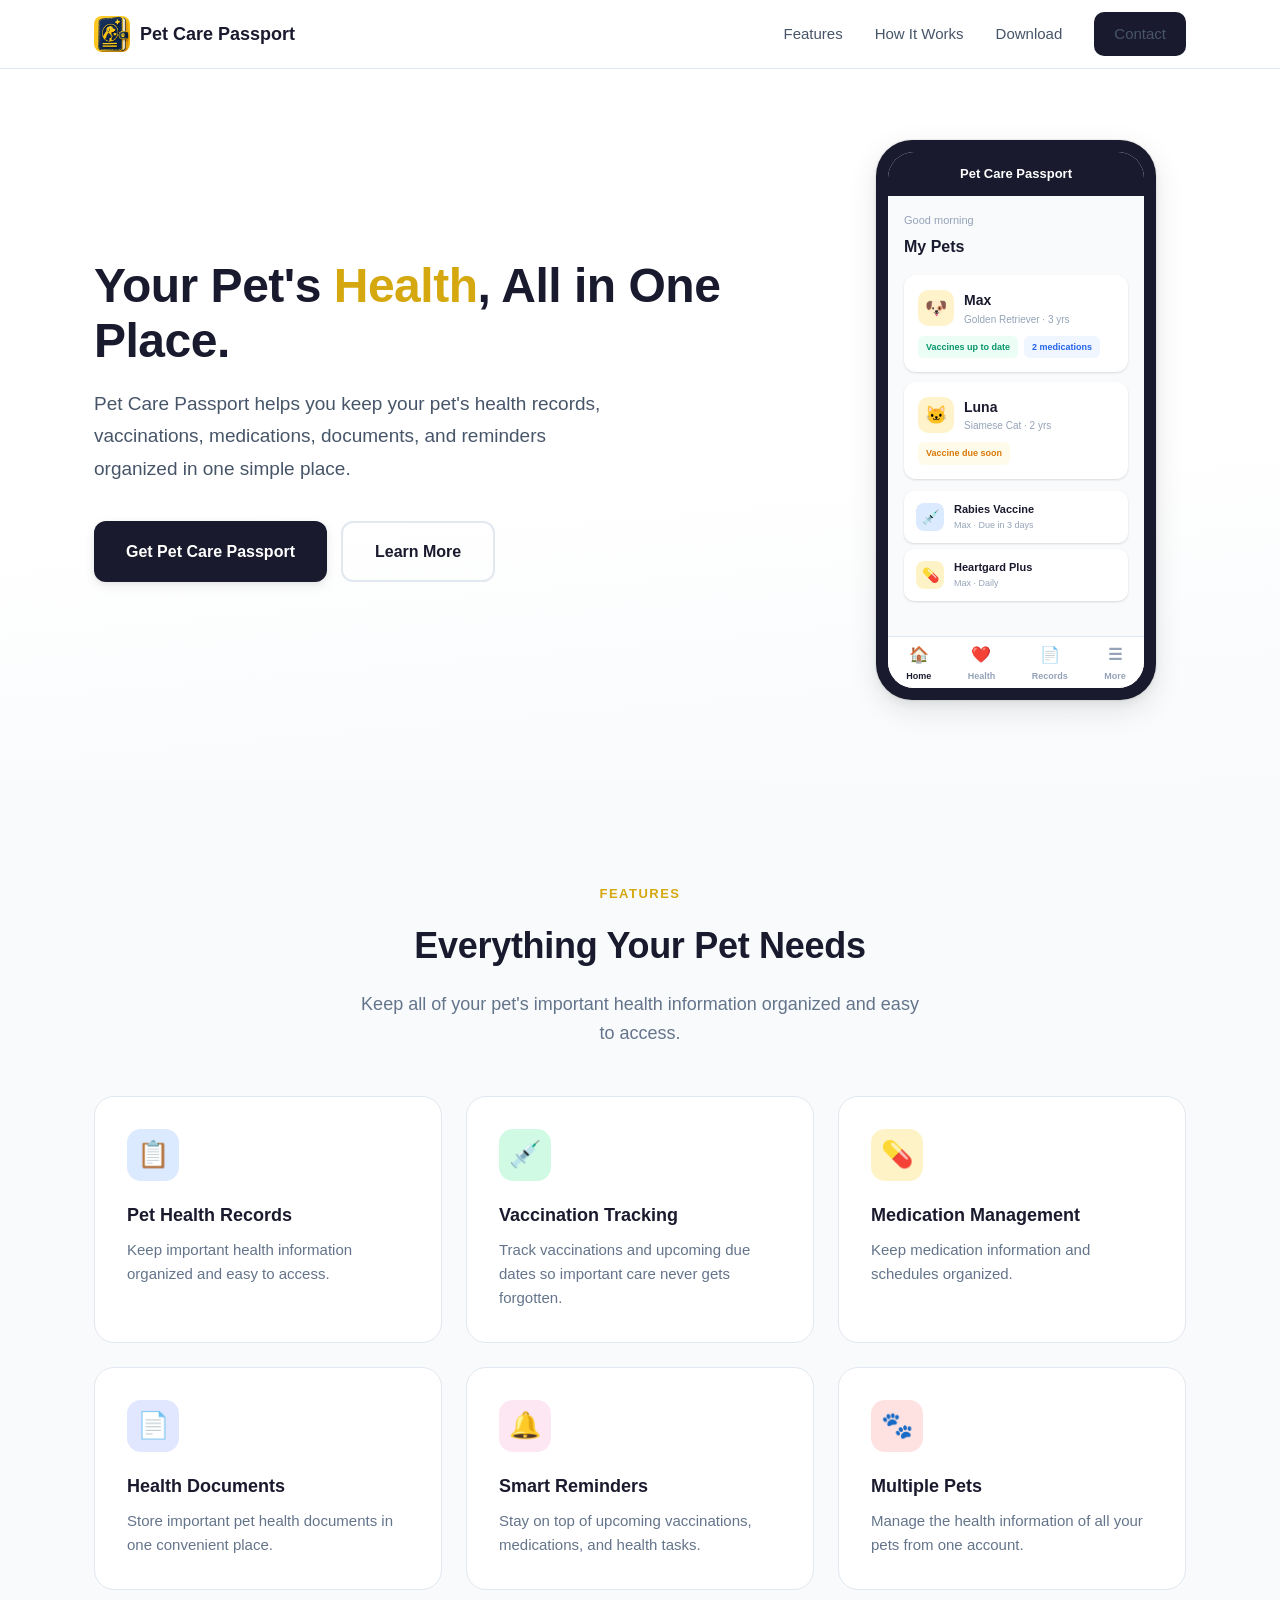
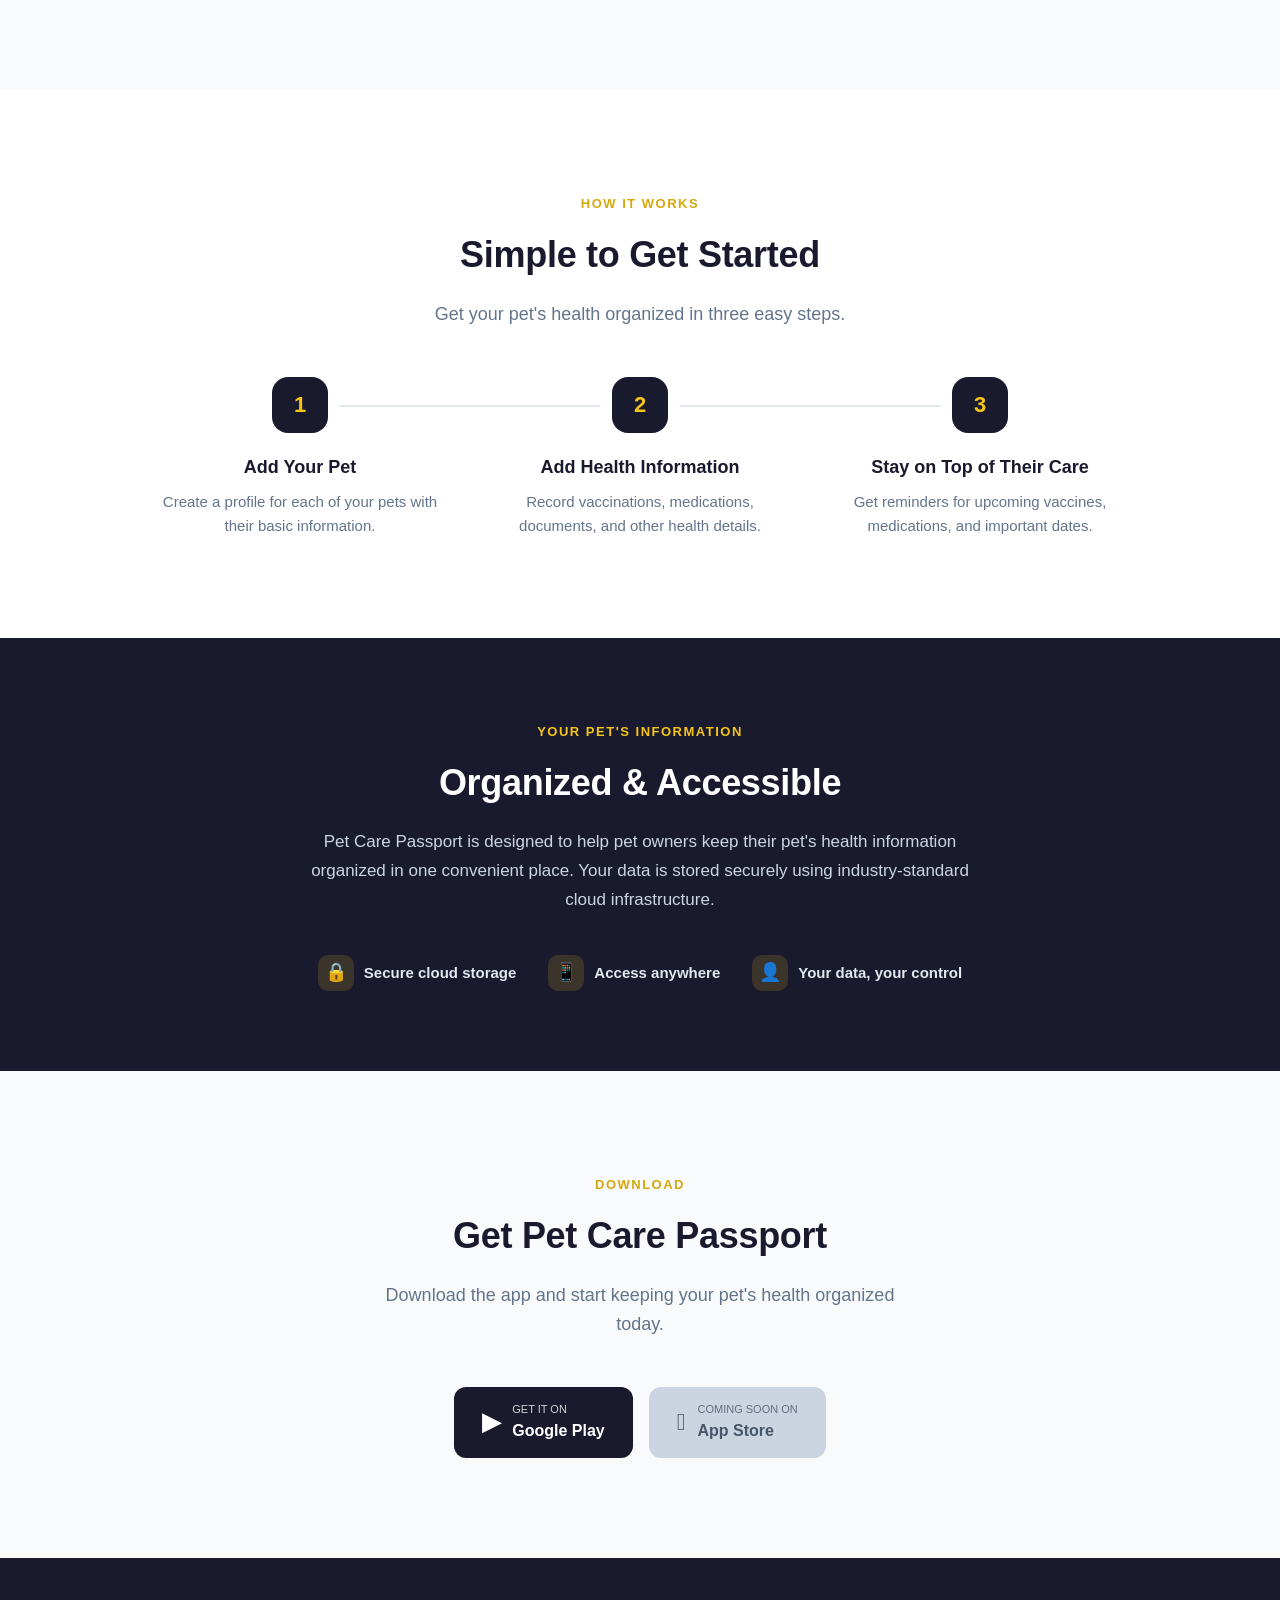
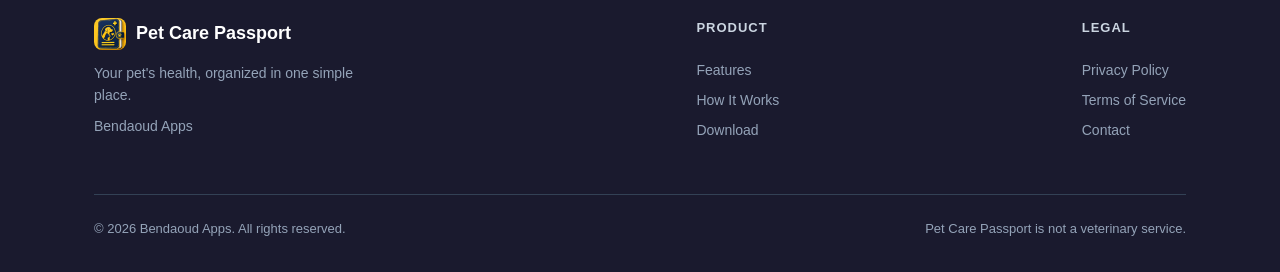
==== index.html @ 18e83c1d "Initial Pet Care Passport website Co-Authored-By: Claude Opus 4.6 <noreply@anthropic.com>" ====
<!DOCTYPE html>
<html lang="en">
<head>
  <meta charset="UTF-8">
  <meta name="viewport" content="width=device-width, initial-scale=1.0">
  <title>Pet Care Passport | Pet Health Records &amp; Reminders</title>
  <meta name="description" content="Pet Care Passport helps pet owners manage health records, vaccinations, medications, documents, and reminders for their pets.">
  <meta name="robots" content="index, follow">
  <link rel="canonical" href="https://petcarepassport.app/">
  <meta property="og:type" content="website">
  <meta property="og:url" content="https://petcarepassport.app/">
  <meta property="og:title" content="Pet Care Passport | Pet Health Records &amp; Reminders">
  <meta property="og:description" content="Pet Care Passport helps pet owners manage health records, vaccinations, medications, documents, and reminders for their pets.">
  <meta property="og:image" content="https://petcarepassport.app/img/logo.png">
  <meta name="twitter:card" content="summary">
  <meta name="twitter:title" content="Pet Care Passport | Pet Health Records &amp; Reminders">
  <meta name="twitter:description" content="Pet Care Passport helps pet owners manage health records, vaccinations, medications, documents, and reminders for their pets.">
  <link rel="icon" type="image/png" href="/img/favicon.png">
  <link rel="stylesheet" href="/css/style.css">
</head>
<body>

  <!-- Nav -->
  <nav class="nav" role="navigation" aria-label="Main navigation">
    <div class="container nav-inner">
      <a href="/" class="nav-brand" aria-label="Pet Care Passport home">
        <img src="/img/logo.png" alt="" width="36" height="36">
        Pet Care Passport
      </a>
      <button class="nav-toggle" aria-label="Toggle menu" aria-expanded="false" onclick="toggleMenu()">
        <span></span><span></span><span></span>
      </button>
      <div class="nav-links" id="navLinks">
        <a href="/#features">Features</a>
        <a href="/#how-it-works">How It Works</a>
        <a href="/#download">Download</a>
        <a href="/contact/" class="nav-cta">Contact</a>
      </div>
    </div>
  </nav>

  <!-- Hero -->
  <section class="hero">
    <div class="container hero-inner">
      <div class="hero-text">
        <h1>Your Pet's <span class="accent">Health</span>, All in One Place.</h1>
        <p>Pet Care Passport helps you keep your pet's health records, vaccinations, medications, documents, and reminders organized in one simple place.</p>
        <div class="hero-actions">
          <a href="#download" class="btn-primary">Get Pet Care Passport</a>
          <a href="#features" class="btn-secondary">Learn More</a>
        </div>
      </div>
      <div class="hero-visual" aria-hidden="true">
        <div class="app-mockup">
          <div class="app-mockup-inner">
            <div class="mockup-status">Pet Care Passport</div>
            <div class="mockup-body">
              <div class="mockup-greeting">Good morning</div>
              <div class="mockup-title">My Pets</div>
              <div class="mockup-card">
                <div class="mockup-card-header">
                  <div class="mockup-pet-avatar">&#128054;</div>
                  <div>
                    <div class="mockup-pet-name">Max</div>
                    <div class="mockup-pet-meta">Golden Retriever &middot; 3 yrs</div>
                  </div>
                </div>
                <div class="mockup-tags">
                  <span class="mockup-tag green">Vaccines up to date</span>
                  <span class="mockup-tag blue">2 medications</span>
                </div>
              </div>
              <div class="mockup-card">
                <div class="mockup-card-header">
                  <div class="mockup-pet-avatar">&#128049;</div>
                  <div>
                    <div class="mockup-pet-name">Luna</div>
                    <div class="mockup-pet-meta">Siamese Cat &middot; 2 yrs</div>
                  </div>
                </div>
                <div class="mockup-tags">
                  <span class="mockup-tag amber">Vaccine due soon</span>
                </div>
              </div>
              <div style="margin-top:12px">
                <div class="mockup-reminder">
                  <div class="mockup-reminder-icon vacc">&#128137;</div>
                  <div>
                    <div class="mockup-reminder-text">Rabies Vaccine</div>
                    <div class="mockup-reminder-sub">Max &middot; Due in 3 days</div>
                  </div>
                </div>
                <div class="mockup-reminder">
                  <div class="mockup-reminder-icon med">&#128138;</div>
                  <div>
                    <div class="mockup-reminder-text">Heartgard Plus</div>
                    <div class="mockup-reminder-sub">Max &middot; Daily</div>
                  </div>
                </div>
              </div>
            </div>
            <div class="mockup-tab-bar">
              <div class="mockup-tab active"><span class="mockup-tab-icon">&#127968;</span> Home</div>
              <div class="mockup-tab"><span class="mockup-tab-icon">&#10084;&#65039;</span> Health</div>
              <div class="mockup-tab"><span class="mockup-tab-icon">&#128196;</span> Records</div>
              <div class="mockup-tab"><span class="mockup-tab-icon">&#9776;</span> More</div>
            </div>
          </div>
        </div>
      </div>
    </div>
  </section>

  <!-- Features -->
  <section class="features" id="features">
    <div class="container">
      <div class="section-header">
        <span class="section-label">Features</span>
        <h2 class="section-title">Everything Your Pet Needs</h2>
        <p class="section-subtitle">Keep all of your pet's important health information organized and easy to access.</p>
      </div>
      <div class="features-grid">
        <div class="feature-card">
          <div class="feature-icon records">&#128203;</div>
          <h3>Pet Health Records</h3>
          <p>Keep important health information organized and easy to access.</p>
        </div>
        <div class="feature-card">
          <div class="feature-icon vaccines">&#128137;</div>
          <h3>Vaccination Tracking</h3>
          <p>Track vaccinations and upcoming due dates so important care never gets forgotten.</p>
        </div>
        <div class="feature-card">
          <div class="feature-icon meds">&#128138;</div>
          <h3>Medication Management</h3>
          <p>Keep medication information and schedules organized.</p>
        </div>
        <div class="feature-card">
          <div class="feature-icon docs">&#128196;</div>
          <h3>Health Documents</h3>
          <p>Store important pet health documents in one convenient place.</p>
        </div>
        <div class="feature-card">
          <div class="feature-icon reminders">&#128276;</div>
          <h3>Smart Reminders</h3>
          <p>Stay on top of upcoming vaccinations, medications, and health tasks.</p>
        </div>
        <div class="feature-card">
          <div class="feature-icon pets">&#128062;</div>
          <h3>Multiple Pets</h3>
          <p>Manage the health information of all your pets from one account.</p>
        </div>
      </div>
    </div>
  </section>

  <!-- How It Works -->
  <section class="how-it-works" id="how-it-works">
    <div class="container">
      <div class="section-header">
        <span class="section-label">How It Works</span>
        <h2 class="section-title">Simple to Get Started</h2>
        <p class="section-subtitle">Get your pet's health organized in three easy steps.</p>
      </div>
      <div class="steps">
        <div class="step">
          <div class="step-number">1</div>
          <h3>Add Your Pet</h3>
          <p>Create a profile for each of your pets with their basic information.</p>
          <div class="step-connector"></div>
        </div>
        <div class="step">
          <div class="step-number">2</div>
          <h3>Add Health Information</h3>
          <p>Record vaccinations, medications, documents, and other health details.</p>
          <div class="step-connector"></div>
        </div>
        <div class="step">
          <div class="step-number">3</div>
          <h3>Stay on Top of Their Care</h3>
          <p>Get reminders for upcoming vaccines, medications, and important dates.</p>
        </div>
      </div>
    </div>
  </section>

  <!-- Trust -->
  <section class="trust">
    <div class="container">
      <div class="trust-inner">
        <span class="section-label">Your Pet's Information</span>
        <h2 class="section-title">Organized &amp; Accessible</h2>
        <p>Pet Care Passport is designed to help pet owners keep their pet's health information organized in one convenient place. Your data is stored securely using industry-standard cloud infrastructure.</p>
        <div class="trust-points">
          <div class="trust-point">
            <div class="trust-point-icon">&#128274;</div>
            Secure cloud storage
          </div>
          <div class="trust-point">
            <div class="trust-point-icon">&#128241;</div>
            Access anywhere
          </div>
          <div class="trust-point">
            <div class="trust-point-icon">&#128100;</div>
            Your data, your control
          </div>
        </div>
      </div>
    </div>
  </section>

  <!-- Download -->
  <section class="download" id="download">
    <div class="container download-inner">
      <span class="section-label">Download</span>
      <h2 class="section-title">Get Pet Care Passport</h2>
      <p class="section-subtitle" style="margin-left:auto;margin-right:auto;">Download the app and start keeping your pet's health organized today.</p>
      <div class="download-buttons">
        <a href="https://play.google.com/store/apps/details?id=com.bendaoud.petcarepassport" class="store-btn" id="googlePlayBtn" target="_blank" rel="noopener noreferrer">
          <span class="store-btn-icon">&#9654;</span>
          <span class="store-btn-text">
            <span class="store-btn-label">GET IT ON</span>
            <span class="store-btn-name">Google Play</span>
          </span>
        </a>
        <span class="store-btn coming-soon" aria-label="iOS app coming soon">
          <span class="store-btn-icon">&#63743;</span>
          <span class="store-btn-text">
            <span class="store-btn-label">COMING SOON ON</span>
            <span class="store-btn-name">App Store</span>
          </span>
        </span>
      </div>
    </div>
  </section>

  <!-- Footer -->
  <footer class="footer">
    <div class="container">
      <div class="footer-inner">
        <div class="footer-brand">
          <div class="footer-brand-name">
            <img src="/img/logo.png" alt="" width="32" height="32">
            Pet Care Passport
          </div>
          <p>Your pet's health, organized in one simple place.</p>
          <p style="margin-top:8px;">Bendaoud Apps</p>
        </div>
        <div class="footer-links">
          <h4>Product</h4>
          <a href="/#features">Features</a>
          <a href="/#how-it-works">How It Works</a>
          <a href="/#download">Download</a>
        </div>
        <div class="footer-links">
          <h4>Legal</h4>
          <a href="/privacy-policy/">Privacy Policy</a>
          <a href="/terms/">Terms of Service</a>
          <a href="/contact/">Contact</a>
        </div>
      </div>
      <div class="footer-bottom">
        <span>&copy; 2026 Bendaoud Apps. All rights reserved.</span>
        <span>Pet Care Passport is not a veterinary service.</span>
      </div>
    </div>
  </footer>

  <script>
    function toggleMenu() {
      var links = document.getElementById('navLinks');
      var btn = document.querySelector('.nav-toggle');
      var open = links.classList.toggle('open');
      btn.classList.toggle('open', open);
      btn.setAttribute('aria-expanded', open);
    }
    document.querySelectorAll('.nav-links a').forEach(function(a) {
      a.addEventListener('click', function() {
        document.getElementById('navLinks').classList.remove('open');
        document.querySelector('.nav-toggle').classList.remove('open');
      });
    });
  </script>

</body>
</html>
---- css/style.css ----
:root {
  --navy: #1A1A2E;
  --navy-light: #2D2D44;
  --gold: #F5C518;
  --gold-light: #FFF3CC;
  --gold-dark: #D4A80E;
  --white: #FFFFFF;
  --gray-50: #F8FAFC;
  --gray-100: #F1F5F9;
  --gray-200: #E2E8F0;
  --gray-300: #CBD5E1;
  --gray-400: #94A3B8;
  --gray-500: #64748B;
  --gray-600: #475569;
  --gray-700: #334155;
  --gray-800: #1E293B;
  --text: #1A1A2E;
  --text-secondary: #64748B;
  --radius: 12px;
  --radius-lg: 20px;
  --shadow: 0 1px 3px rgba(0,0,0,0.08), 0 1px 2px rgba(0,0,0,0.06);
  --shadow-md: 0 4px 12px rgba(0,0,0,0.08), 0 2px 4px rgba(0,0,0,0.04);
  --shadow-lg: 0 10px 30px rgba(0,0,0,0.1), 0 4px 8px rgba(0,0,0,0.05);
  --max-width: 1140px;
}

*, *::before, *::after { box-sizing: border-box; margin: 0; padding: 0; }

html { scroll-behavior: smooth; -webkit-text-size-adjust: 100%; }

body {
  font-family: -apple-system, BlinkMacSystemFont, 'Segoe UI', Roboto, 'Helvetica Neue', Arial, sans-serif;
  color: var(--text);
  background: var(--white);
  line-height: 1.6;
  -webkit-font-smoothing: antialiased;
}

img { max-width: 100%; height: auto; display: block; }
a { color: inherit; text-decoration: none; }
ul { list-style: none; }

.container { max-width: var(--max-width); margin: 0 auto; padding: 0 24px; }

/* ── NAV ── */
.nav {
  position: fixed; top: 0; left: 0; right: 0; z-index: 100;
  background: rgba(255,255,255,0.95);
  backdrop-filter: blur(12px);
  -webkit-backdrop-filter: blur(12px);
  border-bottom: 1px solid var(--gray-200);
}
.nav-inner {
  display: flex; align-items: center; justify-content: space-between;
  height: 68px;
}
.nav-brand { display: flex; align-items: center; gap: 10px; font-weight: 700; font-size: 18px; color: var(--navy); }
.nav-brand img { width: 36px; height: 36px; border-radius: 8px; }
.nav-links { display: flex; align-items: center; gap: 32px; }
.nav-links a {
  font-size: 15px; font-weight: 500; color: var(--gray-600);
  transition: color 0.2s;
}
.nav-links a:hover, .nav-links a:focus { color: var(--navy); }
.nav-cta {
  display: inline-flex; align-items: center; gap: 6px;
  padding: 10px 20px; border-radius: 10px;
  background: var(--navy); color: var(--white);
  font-size: 14px; font-weight: 600;
  transition: background 0.2s, transform 0.1s;
}
.nav-cta:hover { background: var(--navy-light); }
.nav-cta:active { transform: scale(0.97); }

.nav-toggle { display: none; background: none; border: none; cursor: pointer; padding: 8px; }
.nav-toggle span {
  display: block; width: 22px; height: 2px; background: var(--navy);
  transition: all 0.3s; margin: 5px 0;
}
.nav-toggle.open span:nth-child(1) { transform: rotate(45deg) translate(5px, 5px); }
.nav-toggle.open span:nth-child(2) { opacity: 0; }
.nav-toggle.open span:nth-child(3) { transform: rotate(-45deg) translate(5px, -5px); }

/* ── HERO ── */
.hero {
  padding: 140px 0 80px;
  background: linear-gradient(175deg, var(--white) 60%, var(--gray-50) 100%);
}
.hero-inner { display: flex; align-items: center; gap: 60px; }
.hero-text { flex: 1; }
.hero-text h1 {
  font-size: 48px; font-weight: 800; line-height: 1.15;
  color: var(--navy); margin-bottom: 20px; letter-spacing: -0.5px;
}
.hero-text h1 .accent { color: var(--gold-dark); }
.hero-text p {
  font-size: 19px; color: var(--gray-600); line-height: 1.7;
  margin-bottom: 36px; max-width: 520px;
}
.hero-actions { display: flex; gap: 14px; flex-wrap: wrap; }
.btn-primary {
  display: inline-flex; align-items: center; gap: 8px;
  padding: 16px 32px; border-radius: var(--radius);
  background: var(--navy); color: var(--white);
  font-size: 16px; font-weight: 700; border: none; cursor: pointer;
  transition: background 0.2s, transform 0.1s, box-shadow 0.2s;
  box-shadow: var(--shadow-md);
}
.btn-primary:hover { background: var(--navy-light); box-shadow: var(--shadow-lg); }
.btn-primary:active { transform: scale(0.97); }
.btn-secondary {
  display: inline-flex; align-items: center; gap: 8px;
  padding: 16px 32px; border-radius: var(--radius);
  background: transparent; color: var(--navy);
  font-size: 16px; font-weight: 600; border: 2px solid var(--gray-200);
  cursor: pointer; transition: all 0.2s;
}
.btn-secondary:hover { border-color: var(--navy); background: var(--gray-50); }

.hero-visual { flex: 0 0 340px; display: flex; justify-content: center; }
.app-mockup {
  width: 280px; height: 560px;
  background: var(--navy);
  border-radius: 36px;
  padding: 12px;
  box-shadow: var(--shadow-lg), 0 0 0 1px rgba(0,0,0,0.05);
  position: relative;
}
.app-mockup-inner {
  width: 100%; height: 100%;
  background: var(--gray-50);
  border-radius: 26px;
  overflow: hidden;
  display: flex; flex-direction: column;
}
.mockup-status {
  height: 44px; background: var(--navy);
  display: flex; align-items: center; justify-content: center;
  color: var(--white); font-size: 13px; font-weight: 600;
}
.mockup-body { flex: 1; padding: 16px; }
.mockup-greeting { font-size: 11px; color: var(--gray-400); margin-bottom: 4px; }
.mockup-title { font-size: 16px; font-weight: 700; color: var(--navy); margin-bottom: 16px; }
.mockup-card {
  background: var(--white); border-radius: 12px; padding: 14px;
  box-shadow: var(--shadow); margin-bottom: 10px;
}
.mockup-card-header { display: flex; align-items: center; gap: 10px; margin-bottom: 8px; }
.mockup-pet-avatar {
  width: 36px; height: 36px; border-radius: 10px;
  background: var(--gold-light); display: flex; align-items: center; justify-content: center;
  font-size: 18px;
}
.mockup-pet-name { font-size: 14px; font-weight: 700; color: var(--navy); }
.mockup-pet-meta { font-size: 10px; color: var(--gray-400); }
.mockup-tags { display: flex; gap: 6px; flex-wrap: wrap; }
.mockup-tag {
  font-size: 9px; font-weight: 600; padding: 4px 8px; border-radius: 6px;
}
.mockup-tag.green { background: #ECFDF5; color: #059669; }
.mockup-tag.blue { background: #EFF6FF; color: #2563EB; }
.mockup-tag.amber { background: #FFFBEB; color: #D97706; }
.mockup-reminder {
  display: flex; align-items: center; gap: 10px;
  background: var(--white); border-radius: 10px; padding: 10px 12px;
  box-shadow: var(--shadow); margin-bottom: 6px;
}
.mockup-reminder-icon {
  width: 28px; height: 28px; border-radius: 8px;
  display: flex; align-items: center; justify-content: center;
  font-size: 14px;
}
.mockup-reminder-icon.vacc { background: #DBEAFE; }
.mockup-reminder-icon.med { background: #FEF3C7; }
.mockup-reminder-text { font-size: 11px; font-weight: 600; color: var(--navy); }
.mockup-reminder-sub { font-size: 9px; color: var(--gray-400); }
.mockup-tab-bar {
  height: 52px; background: var(--white);
  border-top: 1px solid var(--gray-200);
  display: flex; align-items: center; justify-content: space-around;
  font-size: 9px; color: var(--gray-400); font-weight: 600;
}
.mockup-tab { display: flex; flex-direction: column; align-items: center; gap: 2px; }
.mockup-tab.active { color: var(--navy); }
.mockup-tab-icon { font-size: 16px; }

/* ── FEATURES ── */
.features { padding: 100px 0; background: var(--gray-50); }
.section-label {
  display: inline-block; font-size: 13px; font-weight: 700;
  text-transform: uppercase; letter-spacing: 1.5px; color: var(--gold-dark);
  margin-bottom: 12px;
}
.section-title {
  font-size: 36px; font-weight: 800; color: var(--navy);
  margin-bottom: 16px; letter-spacing: -0.3px;
}
.section-subtitle {
  font-size: 18px; color: var(--gray-500); max-width: 560px;
  margin-bottom: 48px; line-height: 1.6;
}
.section-header { text-align: center; }
.section-header .section-subtitle { margin-left: auto; margin-right: auto; }

.features-grid {
  display: grid;
  grid-template-columns: repeat(3, 1fr);
  gap: 24px;
}
.feature-card {
  background: var(--white); border-radius: var(--radius-lg);
  padding: 32px; border: 1px solid var(--gray-200);
  transition: box-shadow 0.3s, transform 0.2s;
}
.feature-card:hover { box-shadow: var(--shadow-md); transform: translateY(-2px); }
.feature-icon {
  width: 52px; height: 52px; border-radius: 14px;
  display: flex; align-items: center; justify-content: center;
  font-size: 26px; margin-bottom: 20px;
}
.feature-icon.records { background: #DBEAFE; }
.feature-icon.vaccines { background: #D1FAE5; }
.feature-icon.meds { background: #FEF3C7; }
.feature-icon.docs { background: #E0E7FF; }
.feature-icon.reminders { background: #FCE7F3; }
.feature-icon.pets { background: #FEE2E2; }
.feature-card h3 { font-size: 18px; font-weight: 700; color: var(--navy); margin-bottom: 8px; }
.feature-card p { font-size: 15px; color: var(--gray-500); line-height: 1.6; }

/* ── HOW IT WORKS ── */
.how-it-works { padding: 100px 0; }
.steps { display: flex; gap: 40px; justify-content: center; margin-top: 16px; }
.step { flex: 1; max-width: 300px; text-align: center; position: relative; }
.step-number {
  width: 56px; height: 56px; border-radius: 16px;
  background: var(--navy); color: var(--gold);
  font-size: 22px; font-weight: 800;
  display: flex; align-items: center; justify-content: center;
  margin: 0 auto 20px;
}
.step h3 { font-size: 18px; font-weight: 700; color: var(--navy); margin-bottom: 8px; }
.step p { font-size: 15px; color: var(--gray-500); line-height: 1.6; }
.step-connector {
  position: absolute; top: 28px; left: calc(50% + 40px);
  width: calc(100% - 40px); height: 2px;
  background: var(--gray-200);
}
.step:last-child .step-connector { display: none; }

/* ── TRUST ── */
.trust {
  padding: 80px 0;
  background: var(--navy);
  color: var(--white);
}
.trust-inner { text-align: center; max-width: 700px; margin: 0 auto; }
.trust-inner .section-label { color: var(--gold); }
.trust-inner .section-title { color: var(--white); }
.trust-inner p { font-size: 17px; color: var(--gray-300); line-height: 1.7; }
.trust-points {
  display: flex; gap: 32px; margin-top: 40px;
  justify-content: center; flex-wrap: wrap;
}
.trust-point {
  display: flex; align-items: center; gap: 10px;
  font-size: 15px; font-weight: 600; color: var(--gray-200);
}
.trust-point-icon {
  width: 36px; height: 36px; border-radius: 10px;
  background: rgba(245,197,24,0.15);
  display: flex; align-items: center; justify-content: center;
  font-size: 18px;
}

/* ── DOWNLOAD ── */
.download { padding: 100px 0; background: var(--gray-50); }
.download-inner { text-align: center; }
.download-buttons { display: flex; gap: 16px; justify-content: center; flex-wrap: wrap; margin-top: 36px; }
.store-btn {
  display: inline-flex; align-items: center; gap: 12px;
  padding: 14px 28px; border-radius: var(--radius);
  background: var(--navy); color: var(--white);
  font-size: 15px; font-weight: 600;
  transition: background 0.2s, transform 0.1s;
  border: none; cursor: pointer;
}
.store-btn:hover { background: var(--navy-light); }
.store-btn:active { transform: scale(0.97); }
.store-btn.coming-soon {
  background: var(--gray-300); color: var(--gray-600); cursor: default;
}
.store-btn.coming-soon:hover { background: var(--gray-300); }
.store-btn-icon { font-size: 24px; }
.store-btn-text { text-align: left; }
.store-btn-label { font-size: 11px; font-weight: 400; opacity: 0.8; display: block; }
.store-btn-name { font-size: 16px; font-weight: 700; display: block; }

/* ── FOOTER ── */
.footer {
  padding: 60px 0 32px;
  background: var(--navy); color: var(--gray-400);
}
.footer-inner { display: flex; justify-content: space-between; gap: 40px; flex-wrap: wrap; }
.footer-brand { max-width: 300px; }
.footer-brand-name {
  display: flex; align-items: center; gap: 10px;
  font-size: 18px; font-weight: 700; color: var(--white); margin-bottom: 12px;
}
.footer-brand-name img { width: 32px; height: 32px; border-radius: 8px; }
.footer-brand p { font-size: 14px; line-height: 1.6; }
.footer-links h4 {
  font-size: 13px; font-weight: 700; text-transform: uppercase;
  letter-spacing: 1px; color: var(--gray-300); margin-bottom: 16px;
}
.footer-links a {
  display: block; font-size: 14px; color: var(--gray-400);
  padding: 4px 0; transition: color 0.2s;
}
.footer-links a:hover { color: var(--white); }
.footer-bottom {
  border-top: 1px solid var(--gray-700);
  margin-top: 48px; padding-top: 24px;
  display: flex; justify-content: space-between; align-items: center;
  font-size: 13px; flex-wrap: wrap; gap: 12px;
}

/* ── LEGAL PAGES ── */
.legal-page { padding: 120px 0 80px; }
.legal-page h1 {
  font-size: 36px; font-weight: 800; color: var(--navy); margin-bottom: 8px;
}
.legal-page .last-updated,
.legal-page .legal-date { font-size: 14px; color: var(--gray-400); margin-bottom: 40px; }
.legal-content { max-width: 760px; }
.legal-content h2 {
  font-size: 22px; font-weight: 700; color: var(--navy);
  margin-top: 40px; margin-bottom: 12px;
}
.legal-content h3 {
  font-size: 18px; font-weight: 600; color: var(--navy);
  margin-top: 28px; margin-bottom: 8px;
}
.legal-content p {
  font-size: 15px; color: var(--gray-600); line-height: 1.8; margin-bottom: 16px;
}
.legal-content ul {
  list-style: disc; padding-left: 24px; margin-bottom: 16px;
}
.legal-content li {
  font-size: 15px; color: var(--gray-600); line-height: 1.8;
  margin-bottom: 6px;
}
.legal-content a { color: var(--navy); font-weight: 600; text-decoration: underline; }
.legal-content a:hover { color: var(--gold-dark); }

/* ── CONTACT PAGE ── */
.contact-cards { display: grid; grid-template-columns: repeat(2, 1fr); gap: 24px; margin-top: 36px; max-width: 600px; }
.contact-card {
  background: var(--gray-50); border: 1px solid var(--gray-200);
  border-radius: var(--radius-lg); padding: 28px;
}
.contact-card-icon { font-size: 28px; margin-bottom: 12px; }
.contact-card h3 { font-size: 16px; font-weight: 700; color: var(--navy); margin-bottom: 6px; }
.contact-card p { font-size: 14px; color: var(--gray-500); }
.contact-card a { color: var(--navy); font-weight: 600; text-decoration: underline; }
.contact-card a:hover { color: var(--gold-dark); }
.contact-content { max-width: 760px; }
.contact-icon { font-size: 36px; margin-bottom: 16px; }
.contact-link {
  display: inline-block; font-size: 18px; font-weight: 700;
  color: var(--navy); text-decoration: underline; margin-top: 8px;
}
.contact-link:hover { color: var(--gold-dark); }
.contact-info-grid {
  display: grid; grid-template-columns: repeat(3, 1fr); gap: 24px;
  margin-top: 40px;
}
.contact-info-item {
  background: var(--gray-50); border: 1px solid var(--gray-200);
  border-radius: var(--radius); padding: 24px;
}
.contact-info-item h3 { font-size: 16px; font-weight: 700; color: var(--navy); margin-bottom: 8px; }
.contact-info-item p { font-size: 14px; color: var(--gray-500); line-height: 1.6; }
.contact-developer {
  margin-top: 40px; font-size: 15px; color: var(--gray-500);
}
.legal-header { margin-bottom: 40px; }

/* ── FOCUS STATES ── */
a:focus-visible, button:focus-visible {
  outline: 3px solid var(--gold); outline-offset: 2px;
}

/* ── RESPONSIVE ── */
@media (max-width: 1024px) {
  .features-grid { grid-template-columns: repeat(2, 1fr); }
}

@media (max-width: 768px) {
  .nav-links { display: none; }
  .nav-links.open {
    display: flex; flex-direction: column;
    position: absolute; top: 68px; left: 0; right: 0;
    background: var(--white); border-bottom: 1px solid var(--gray-200);
    padding: 16px 24px; gap: 12px;
    box-shadow: var(--shadow-lg);
  }
  .nav-toggle { display: block; }

  .hero { padding: 110px 0 60px; }
  .hero-inner { flex-direction: column; gap: 40px; text-align: center; }
  .hero-text h1 { font-size: 34px; }
  .hero-text p { font-size: 17px; margin-left: auto; margin-right: auto; }
  .hero-actions { justify-content: center; }
  .hero-visual { flex: none; }
  .app-mockup { width: 240px; height: 480px; }

  .section-title { font-size: 28px; }
  .section-subtitle { font-size: 16px; }

  .features-grid { grid-template-columns: 1fr; max-width: 440px; margin: 0 auto; }

  .steps { flex-direction: column; align-items: center; }
  .step-connector { display: none; }

  .trust-points { flex-direction: column; align-items: center; }

  .footer-inner { flex-direction: column; }
  .footer-bottom { flex-direction: column; text-align: center; }

  .contact-cards { grid-template-columns: 1fr; }
  .contact-info-grid { grid-template-columns: 1fr; }
}

@media (max-width: 480px) {
  .hero-text h1 { font-size: 28px; }
  .hero-actions { flex-direction: column; align-items: center; }
  .btn-primary, .btn-secondary { width: 100%; justify-content: center; }
  .download-buttons { flex-direction: column; align-items: center; }
  .store-btn { width: 100%; max-width: 280px; justify-content: center; }
}
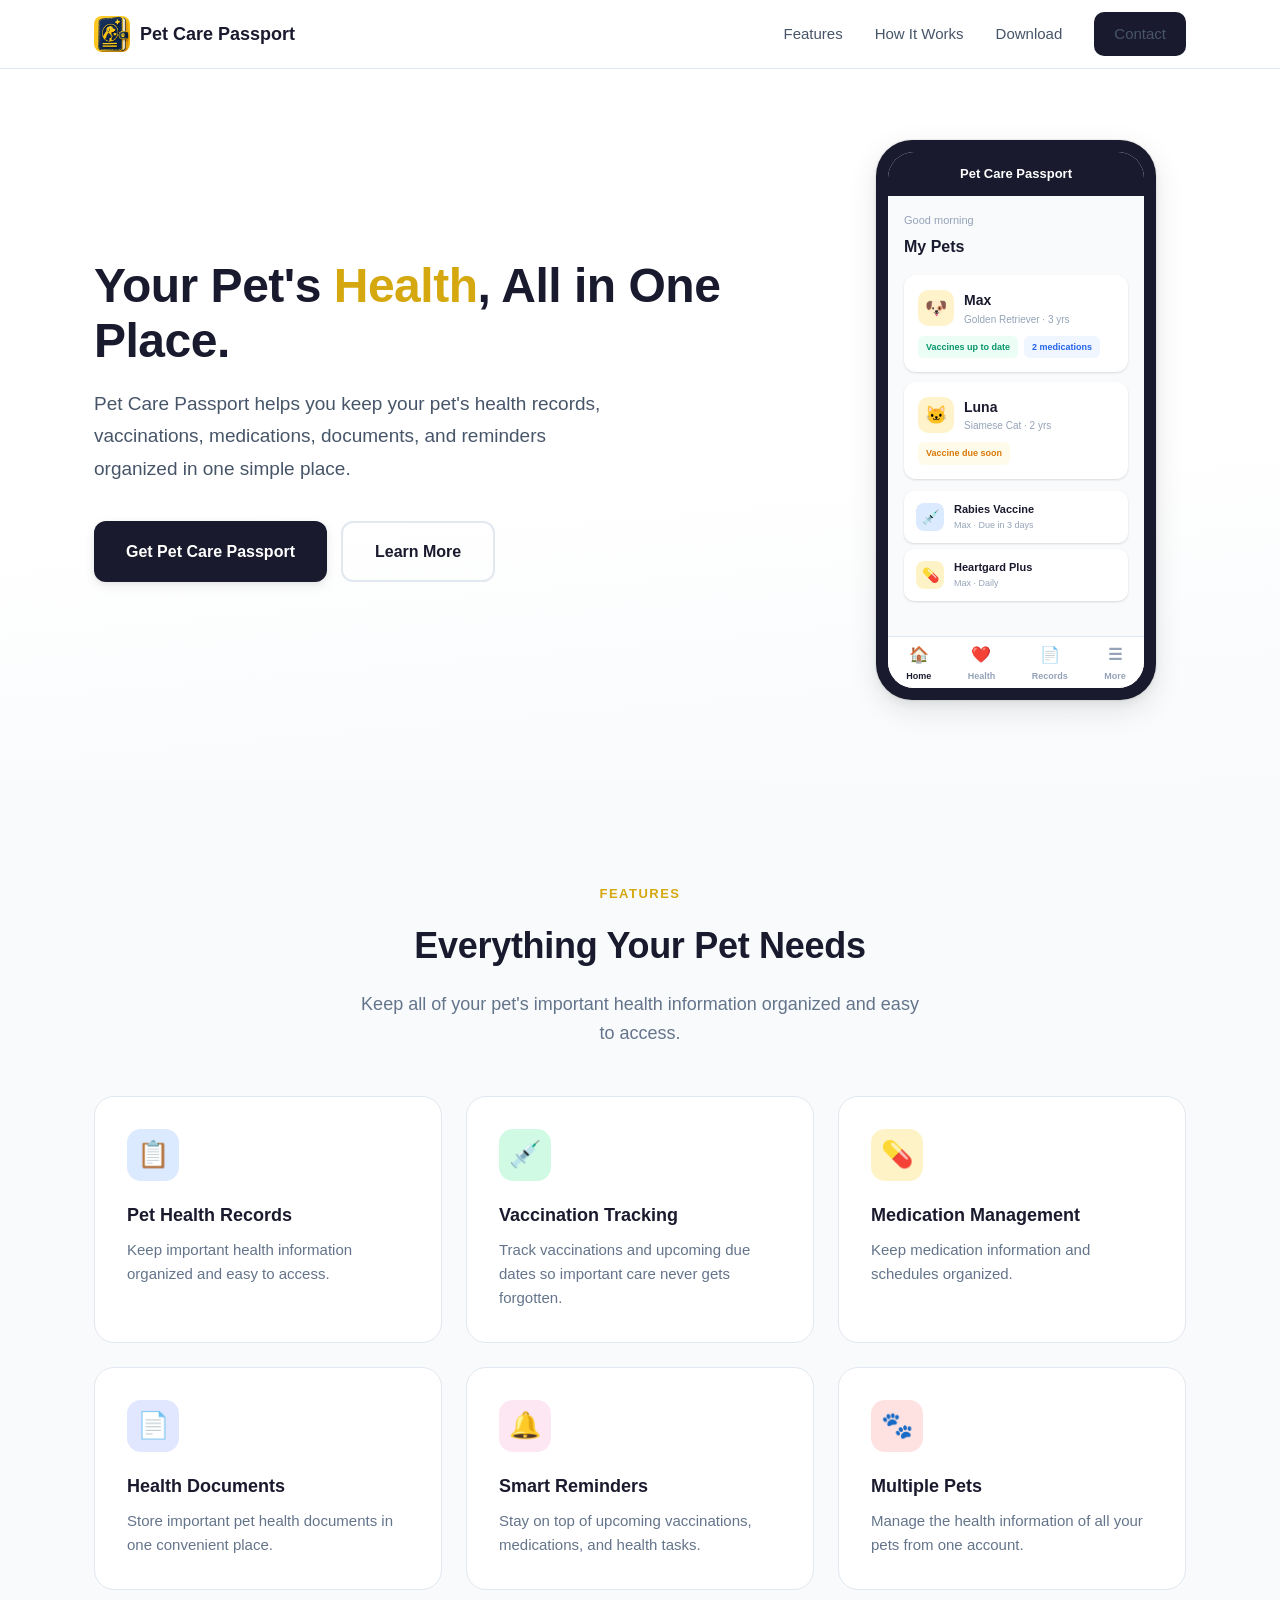
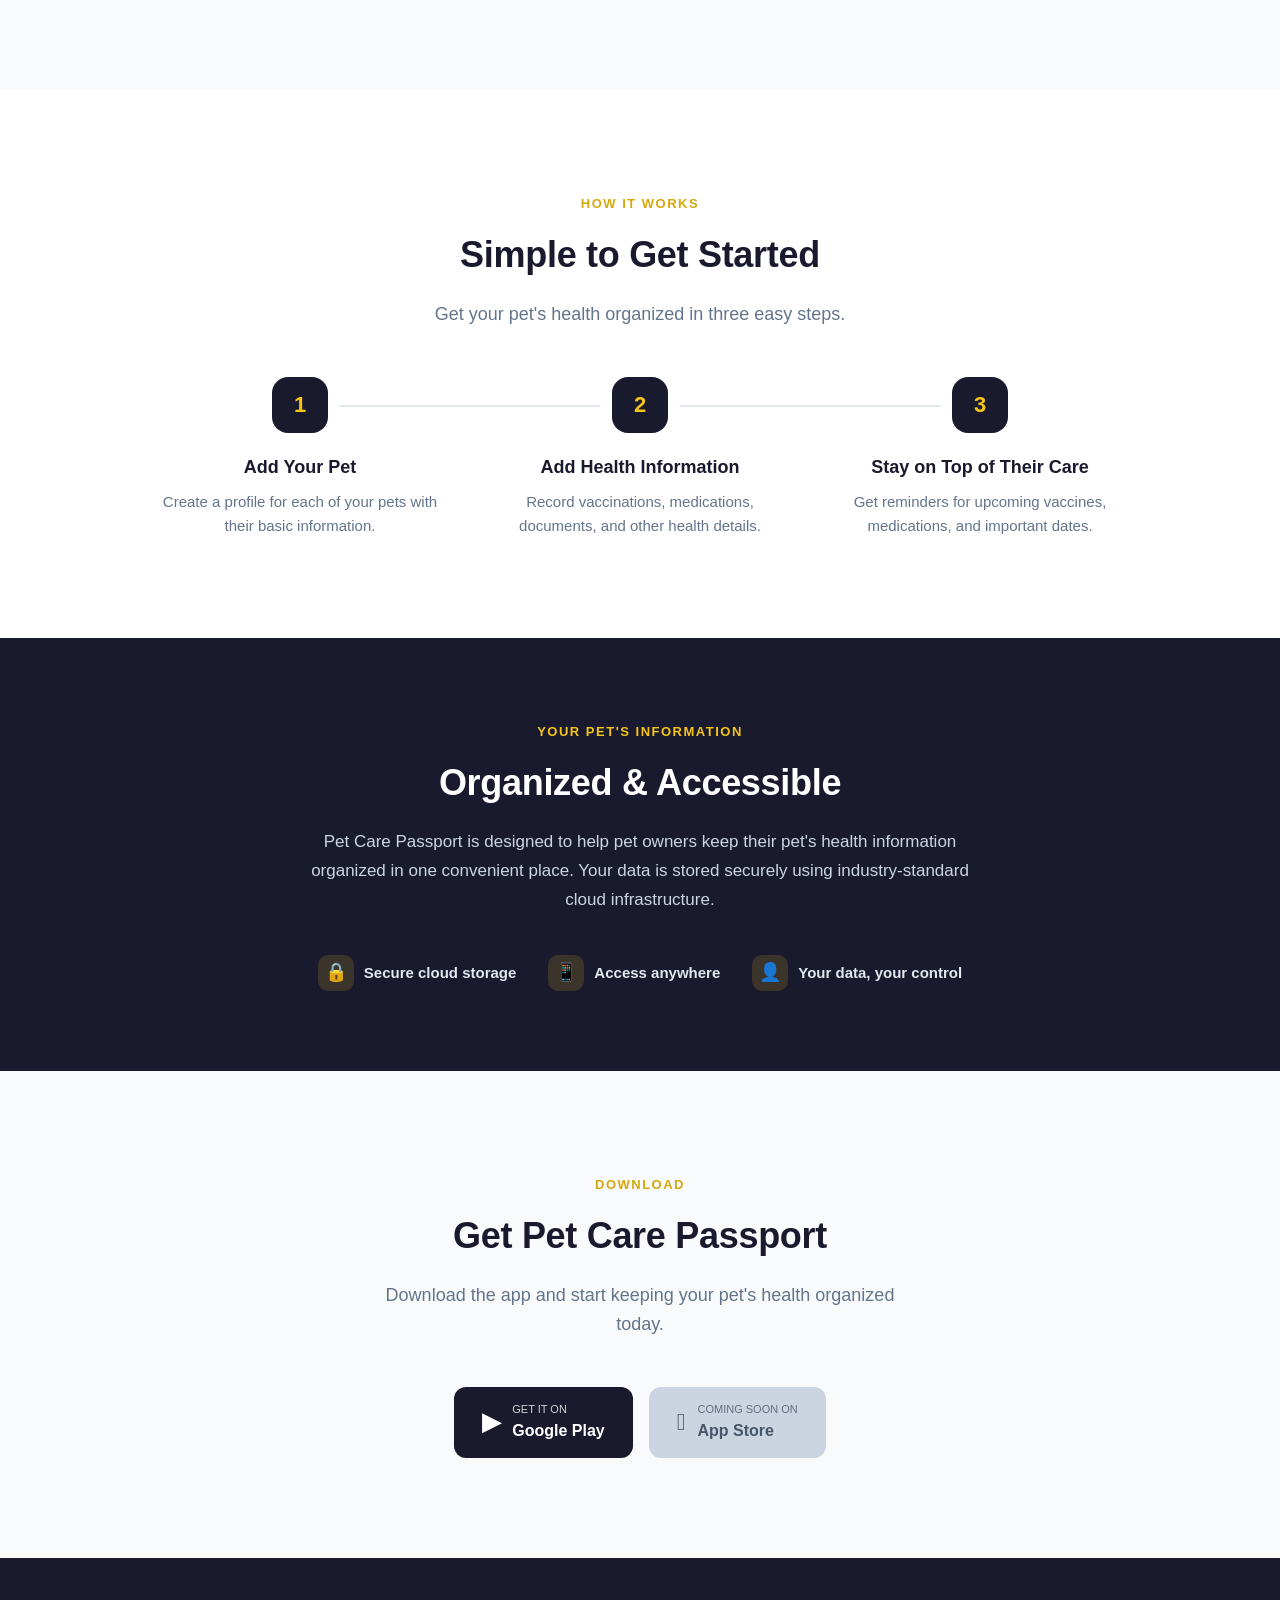
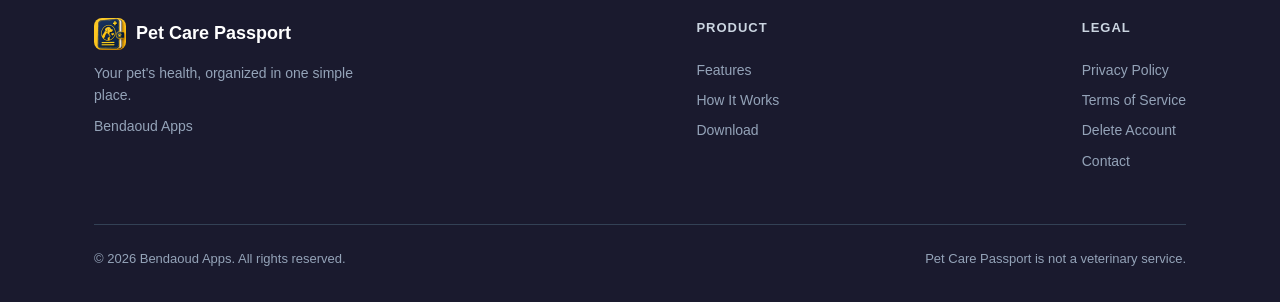
==== commit 7b8829bb: "Add account deletion page for Google Play compliance Create /delete-account/ page with instructions " ====
--- a/index.html
+++ b/index.html
@@ -256,6 +256,7 @@
           <h4>Legal</h4>
           <a href="/privacy-policy/">Privacy Policy</a>
           <a href="/terms/">Terms of Service</a>
+          <a href="/delete-account/">Delete Account</a>
           <a href="/contact/">Contact</a>
         </div>
       </div>
